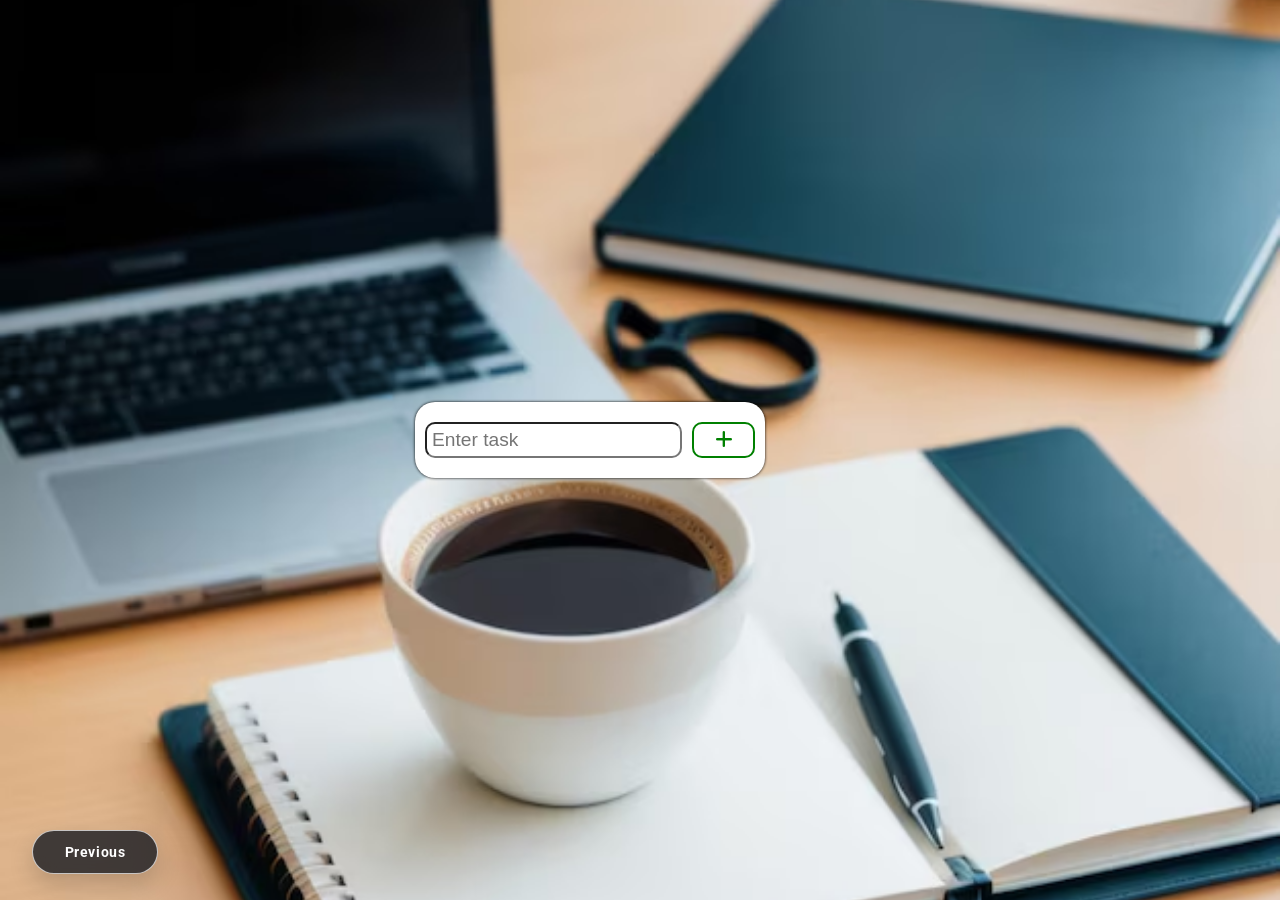
==== index.html @ c14cda4a "Initial Commit" ====
<!DOCTYPE html>
<html lang="en">
<head>
    <meta charset="UTF-8">
    <meta name="viewport" content="width=device-width, initial-scale=1.0">
    <title>To-Do List</title>
    <!-- Global font -->
    <link rel="preconnect" href="https://fonts.googleapis.com">
    <link rel="preconnect" href="https://fonts.gstatic.com" crossorigin>
    <link href="https://fonts.googleapis.com/css2?family=Roboto:ital,wght@0,100..900;1,100..900&display=swap" rel="stylesheet">
    <!-- Stylesheet -->
    <link rel="stylesheet" href="style.css">
    <!-- FontAwesome Link -->
    <link rel="stylesheet" href="https://cdnjs.cloudflare.com/ajax/libs/font-awesome/6.4.0/css/all.min.css">

</head>
<body class="todo-page">
    <div class="container">
        <div id="add-task-container">
            <input type="text" id="input-task" placeholder="Enter task">
            <button id="add-task"><i class="fa-solid fa-plus"></i></button>
        </div>

        <div id="task-container"></div>
    </div>
    <nav class="project-nav project-nav--previous-only" aria-label="Project navigation">
        <a href="stopwatch.html">Previous</a>
    </nav>

    <!-- SCRIPTS -->
    <script src = "oba.js"></script>
</body>
</html>
---- style.css ----
* {
    margin: 0;
    padding: 0;
    box-sizing: border-box;
    font-family: 'Lato', sans-serif;
}

/* Project 1: Quote Generator */
.quote-page {
    display: flex;
    flex-direction: column;
    align-items: center;
    justify-content: center;
    height: 100vh;
    text-align: center;
    background: url('./Image/backround.jpg') no-repeat center center / cover;
}

.quote-page .container {
    width: 550px;
    height: 450px;
}

.quote-page .header {
    font-size: 1.2rem;
    border: 2px solid #fff;
    color: #fff;
    background-color: #262626;
    padding: 5px;
    width: 80%;
    margin: 20px auto;
    border-radius: 5px;
}

.quote-page .main-content {
    width: 100%;
    height: 300px;
    background-color: #fff;
    border-radius: 15px;
    padding: 50px 40px;
    box-shadow: 0 0 10px;
}

.quote-page .main-content .text-area {
    font-size: 1.5rem;
    line-height: 1.5;
}

.quote-page .main-content .person {
    font-size: 1.6rem;
    color: red;
    text-transform: uppercase;
    margin-top: 20px;
}

.quote-page .button-area button {
    background-color: #262626;
    color: #fff;
    font-size: 1.3rem;
    padding: 10px 15px;
    margin-top: 20px;
    border-radius: 5px;
}

.quote-page .button-area button:hover {
    background-color: lightgray;
}

/* Project 2: Modal */
.modal-page {
    background: url('./Image/misty-background.webp') no-repeat center center / cover;
    height: 100vh;
    position: relative;
}

#open-btn {
    position: absolute;
    top: 70%;
    left: 10%;
    width: 350px;
    height: 80px;
    font-size: 2rem;
    background: transparent;
    color: white;
    border: 2px solid white;
    border-radius: 10px;
    padding: 5px;
    box-shadow: 0 0 5px black;
    transition: 1s;
}

#open-btn:hover {
    background: #fff;
    color: black;
    cursor: pointer;
}

#modal {
    background-color: #fff;
    position: absolute;
    top: 50%;
    left: 50%;
    transform: translate(-50%, -50%);
    width: 200px;
    height: 100px;
    padding: 10px 20px;
    border-radius: 5px;
    font-size: 1.5rem;
    display: flex;
    justify-content: space-between;
    align-items: center;
    animation: animatemodal 0.4s;
}

#close-btn {
    font-size: 3rem;
}

#close-btn:hover {
    cursor: pointer;
    color: red;
}

#modal-container {
    position: fixed;
    top: 0;
    left: 0;
    width: 100%;
    height: 100%;
    z-index: 1;
    display: none;
    background-color: rgba(0, 0, 0, 0.2);
}

@keyframes animatemodal {
    from {
        top: -300px;
        opacity: 0;
    }
    to {
        top: 50%;
        opacity: 1;
    }
}

/* Project 3: FAQ Accordion */
.accordion-page {
    background: url('./Image/large-pile-blue-question-marks-are-shown-large-group-blue-question-marks_1295671-34237.avif') center center / cover no-repeat;
    height: 100vh;
    display: flex;
    justify-content: center;
    align-items: center;
}

.accordion {
    width: 60%;
    background-color: #fff;
    border-radius: 30px;
    box-shadow: 0 0 10px rgba(0, 0, 0, 0.1);
    padding: 30px;
}

.questions {
    margin-bottom: 10px;
    font-size: 1.7rem;
    text-align: center;
}

.content-container {
    margin-top: 10px;
}

.heading {
    font-size: 1.3rem;
    font-weight: 600;
    padding: 20px 0;
    cursor: pointer;
    border-bottom: 1px solid black;
    position: relative;
}

.content {
    padding-top: 10px;
    font-size: 1.1rem;
    line-height: 1.5;
    height: 0;
    overflow: hidden;
    transition: height 1s ease;
}

.heading::after {
    content: '+';
    position: absolute;
    right: -5px;
}

.content-container.active .content {
    height: 150px;
}

.content-container.active .heading {
    font-size: 1.2rem;
    transition: 0.3s;
}

.content-container.active .heading::after {
    content: '-';
    font-size: 2rem;
    transition: 0.3s;
}

/* Project 4: Stopwatch */
.stopwatch-page {
    height: 100vh;
    background: url('./Image/OIP.webp') center center / cover no-repeat;
    display: flex;
    justify-content: center;
    align-items: center;
}

.stopwatch-page .container {
    width: 60%;
    height: 250px;
    background-color: #fff;
    border-radius: 30px;
    box-shadow: 0 0 3px;
}

#timer {
    width: 100%;
    font-size: 3rem;
    text-align: center;
    margin: 0 auto;
    padding: 35px;
}

.buttons {
    text-align: center;
}

.stopwatch-page .buttons button {
    margin: 0 10px;
    border: none;
}

.stopwatch-page .buttons button i {
    font-size: 2rem;
    color: #fff;
    padding: 10px;
    width: 50px;
}

#play {
    background-color: green;
}

#pause {
    background-color: orange;
}

#reset {
    background-color: red;
}

/* Project 5: To-Do List */
.todo-page {
    height: 100vh;
    background: url('./Image/coffee table.avif') no-repeat center center / cover;
    display: flex;
    justify-content: center;
    align-items: center;
}

.todo-page .container {
    width: min(90%, 450px);
}

#add-task-container {
    width: 350px;
    max-width: 100%;
    padding: 20px 10px;
    background: #fff;
    border-radius: 20px;
    box-shadow: 0 0 3px;
    display: flex;
    margin-bottom: 20px;
}

.todo-page input {
    flex: 5;
    margin-right: 10px;
    border-radius: 10px;
    font-size: 1.2rem;
    padding: 5px;
}

#add-task {
    flex: 1;
    font-size: 1.2rem;
    padding: 5px;
    background-color: #fff;
    color: green;
    border: 2px solid green;
    border-radius: 10px;
}

#add-task:hover {
    background-color: green;
    color: #fff;
    cursor: pointer;
}

.task {
    width: 100%;
    background-color: #fff;
    margin-bottom: 5px;
    padding: 5px;
    border-radius: 10px;
    box-shadow: 0 0 3px;
    display: flex;
    justify-content: space-between;
}

.task li {
    list-style: none;
    font-size: 1.3rem;
    padding: 5px;
    flex: 4;
    margin: 10px;
}

.task button {
    flex: 1;
    border-radius: 10px;
    background-color: #fff;
    cursor: pointer;
}

.task .checkTask {
    color: orange;
    margin-right: 5px;
    border: 2px solid orange;
    font-size: 1.5rem;
}

.task .checkTask:hover {
    background-color: orange;
    color: #fff;
}

.task .deleteTask {
    color: red;
    margin-right: 5px;
    border: 2px solid red;
    font-size: 1.3rem;
}

.task .deleteTask:hover {
    background-color: red;
    color: #fff;
}

/* Shared project navigation */
.project-nav {
    position: fixed;
    right: 32px;
    bottom: 26px;
    left: 32px;
    z-index: 5;
    display: flex;
    justify-content: space-between;
    pointer-events: none;
}

.project-nav a {
    min-width: 126px;
    padding: 13px 20px;
    border: 1px solid rgba(255, 255, 255, 0.7);
    border-radius: 999px;
    background: rgba(20, 24, 31, 0.78);
    color: #fff;
    font-family: 'Roboto', sans-serif;
    font-size: 0.85rem;
    font-weight: 700;
    letter-spacing: 0.04em;
    text-align: center;
    text-decoration: none;
    backdrop-filter: blur(12px);
    box-shadow: 0 10px 25px rgba(0, 0, 0, 0.18);
    pointer-events: auto;
    transition: transform 0.25s ease, background-color 0.25s ease, box-shadow 0.25s ease;
}

.project-nav a:hover,
.project-nav a:focus-visible {
    background: #fff;
    color: #17202a;
    outline: none;
    transform: translateY(-4px);
    box-shadow: 0 14px 30px rgba(0, 0, 0, 0.25);
}

/* Welcome page */
.welcome-page {
    position: relative;
    min-height: 100vh;
    overflow: hidden;
    display: grid;
    place-items: center;
    padding: 32px;
    color: #f8f4ec;
    background: #152a2b;
    font-family: 'DM Sans', sans-serif;
}

.welcome-page::before {
    position: absolute;
    inset: 0;
    background: linear-gradient(125deg, rgba(17, 38, 38, 0.98) 15%, rgba(17, 38, 38, 0.72) 55%, rgba(198, 104, 64, 0.64)), radial-gradient(circle at 80% 20%, #d88b58 0, transparent 32%);
    content: '';
}

.welcome-page::after {
    position: absolute;
    inset: 0;
    opacity: 0.22;
    background-image: linear-gradient(rgba(255, 255, 255, 0.1) 1px, transparent 1px), linear-gradient(90deg, rgba(255, 255, 255, 0.1) 1px, transparent 1px);
    background-size: 48px 48px;
    content: '';
    mask-image: linear-gradient(to bottom right, black, transparent 75%);
}

.welcome-card {
    position: relative;
    z-index: 1;
    width: min(100%, 820px);
    padding: clamp(32px, 7vw, 78px);
    border: 1px solid rgba(255, 255, 255, 0.24);
    border-radius: 28px;
    background: rgba(13, 31, 32, 0.48);
    box-shadow: 0 30px 90px rgba(0, 0, 0, 0.28);
    backdrop-filter: blur(14px);
    animation: welcome-rise 0.9s cubic-bezier(0.2, 0.8, 0.2, 1) both;
}

.welcome-eyebrow {
    display: flex;
    align-items: center;
    gap: 10px;
    color: #f1b18a;
    font-size: 0.78rem;
    font-weight: 700;
    letter-spacing: 0.16em;
    text-transform: uppercase;
    animation: welcome-fade 0.7s 0.15s both;
}

.welcome-eyebrow span {
    width: 34px;
    height: 2px;
    background: #f1b18a;
}

.welcome-card h1 {
    max-width: 700px;
    margin: 24px 0 20px;
    color: #fffaf1;
    font-family: 'Space Grotesk', sans-serif;
    font-size: clamp(2.8rem, 7vw, 6.5rem);
    line-height: 0.98;
    letter-spacing: -0.04em;
    animation: welcome-fade 0.7s 0.28s both;
}

.welcome-card h1 em {
    color: #f0a67d;
    font-style: normal;
}

.welcome-intro {
    max-width: 560px;
    color: rgba(248, 244, 236, 0.78);
    font-size: 1.08rem;
    line-height: 1.7;
    animation: welcome-fade 0.7s 0.4s both;
}

.welcome-continue {
    display: inline-flex;
    align-items: center;
    gap: 24px;
    margin-top: 34px;
    padding: 16px 18px 16px 24px;
    border-radius: 999px;
    background: #f4b08a;
    color: #172a2b;
    font-weight: 700;
    text-decoration: none;
    box-shadow: 0 14px 30px rgba(240, 166, 125, 0.22);
    animation: welcome-fade 0.7s 0.52s both;
    transition: gap 0.3s ease, transform 0.3s ease, box-shadow 0.3s ease;
}

.welcome-continue:hover,
.welcome-continue:focus-visible {
    gap: 32px;
    outline: none;
    transform: translateY(-4px);
    box-shadow: 0 18px 34px rgba(240, 166, 125, 0.38);
}

.welcome-arrow {
    display: grid;
    width: 34px;
    height: 34px;
    place-items: center;
    border-radius: 50%;
    background: #172a2b;
    color: #fff;
    font-size: 1.3rem;
}

.project-preview {
    display: flex;
    flex-wrap: wrap;
    gap: 10px 22px;
    margin-top: 54px;
    color: rgba(248, 244, 236, 0.55);
    font-size: 0.75rem;
    font-weight: 700;
    letter-spacing: 0.08em;
    text-transform: uppercase;
    animation: welcome-fade 0.7s 0.64s both;
}

.welcome-orbit {
    position: absolute;
    z-index: 0;
    border: 1px solid rgba(255, 255, 255, 0.18);
    border-radius: 50%;
    animation: orbit-drift 12s ease-in-out infinite alternate;
}

.welcome-orbit--one {
    top: -18vw;
    right: -8vw;
    width: 52vw;
    height: 52vw;
}

.welcome-orbit--two {
    bottom: -30vw;
    left: -14vw;
    width: 58vw;
    height: 58vw;
    animation-delay: -4s;
}

@keyframes welcome-rise {
    from { opacity: 0; transform: translateY(28px) scale(0.98); }
    to { opacity: 1; transform: translateY(0) scale(1); }
}

@keyframes welcome-fade {
    from { opacity: 0; transform: translateY(12px); }
    to { opacity: 1; transform: translateY(0); }
}

@keyframes orbit-drift {
    from { transform: rotate(-8deg) scale(1); }
    to { transform: rotate(8deg) scale(1.08); }
}

@media (max-width: 600px) {
    .project-nav {
        right: 16px;
        bottom: 16px;
        left: 16px;
    }

    .project-nav a {
        min-width: 108px;
        padding: 11px 14px;
    }

    .welcome-page {
        padding: 18px;
    }

    .welcome-card {
        padding: 32px 24px;
        border-radius: 22px;
    }

    .welcome-card h1 {
        font-size: clamp(2.6rem, 13vw, 4.5rem);
    }

    .welcome-intro {
        font-size: 0.98rem;
    }
}
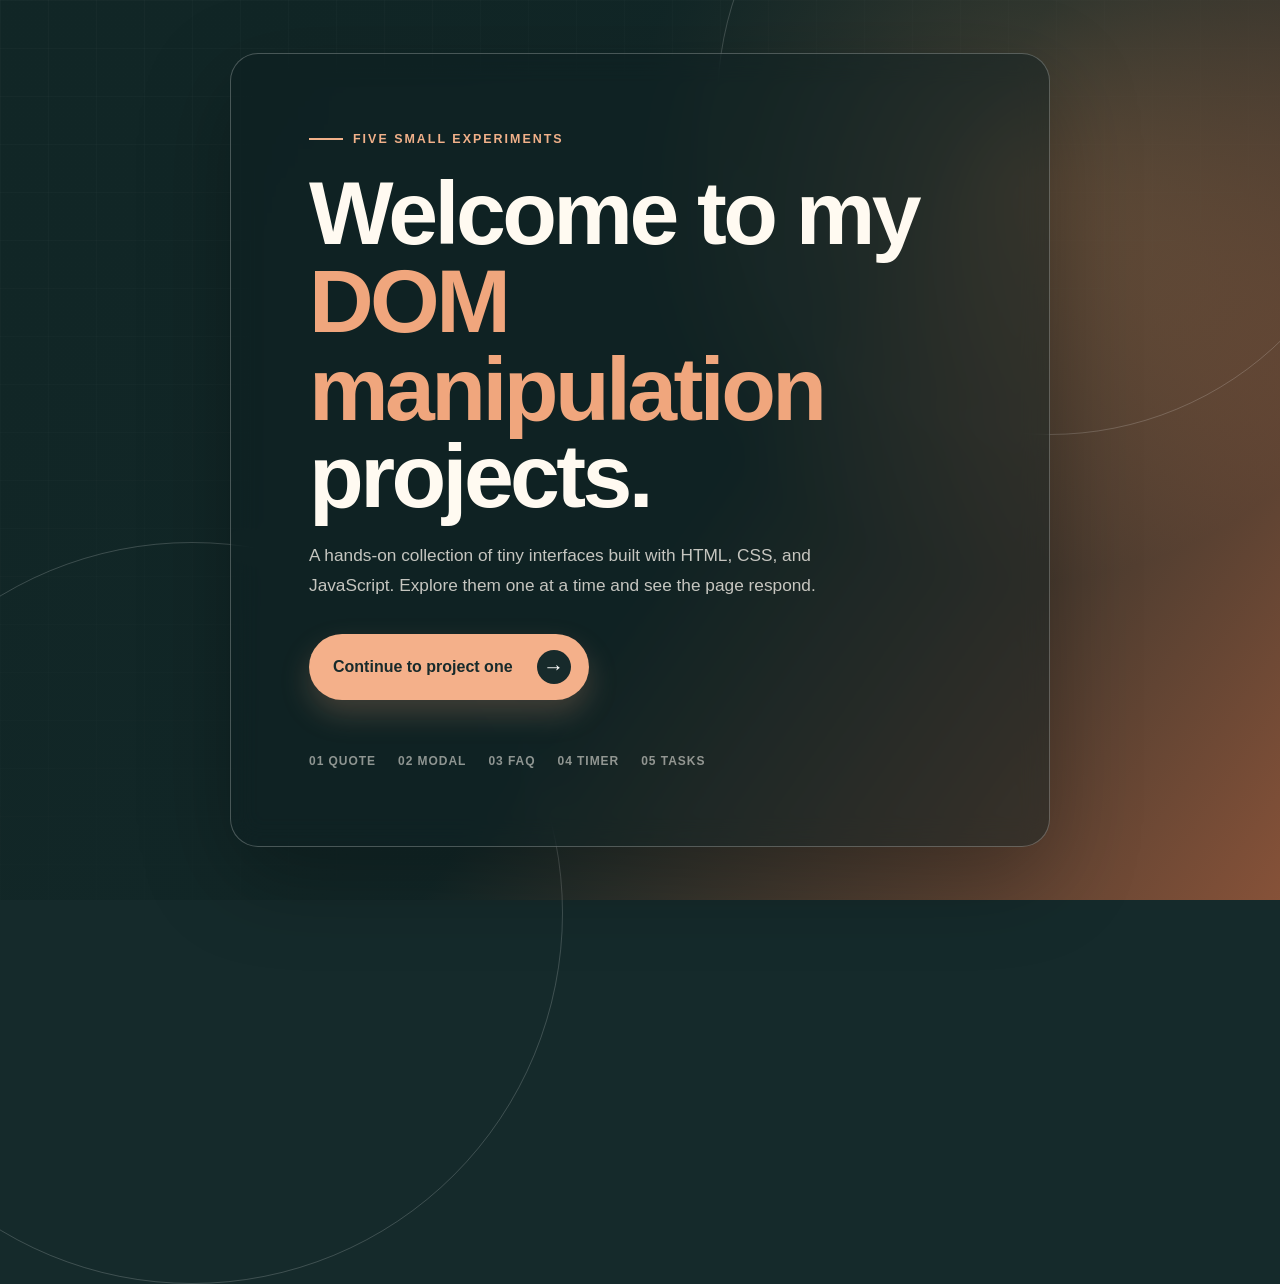
==== commit cd082d2e: "I made a few changes in the accordion" ====
--- a/index.html
+++ b/index.html
@@ -3,31 +3,30 @@
 <head>
     <meta charset="UTF-8">
     <meta name="viewport" content="width=device-width, initial-scale=1.0">
-    <title>To-Do List</title>
-    <!-- Global font -->
+    <title>DOM Manipulation Projects</title>
     <link rel="preconnect" href="https://fonts.googleapis.com">
     <link rel="preconnect" href="https://fonts.gstatic.com" crossorigin>
-    <link href="https://fonts.googleapis.com/css2?family=Roboto:ital,wght@0,100..900;1,100..900&display=swap" rel="stylesheet">
-    <!-- Stylesheet -->
+    <link href="https://fonts.googleapis.com/css2?family=DM+Sans:wght@400;500;600;700&family=Space+Grotesk:wght@500;600;700&display=swap" rel="stylesheet">
     <link rel="stylesheet" href="style.css">
-    <!-- FontAwesome Link -->
-    <link rel="stylesheet" href="https://cdnjs.cloudflare.com/ajax/libs/font-awesome/6.4.0/css/all.min.css">
-
 </head>
-<body class="todo-page">
-    <div class="container">
-        <div id="add-task-container">
-            <input type="text" id="input-task" placeholder="Enter task">
-            <button id="add-task"><i class="fa-solid fa-plus"></i></button>
+<body class="welcome-page">
+    <main class="welcome-card">
+        <div class="welcome-eyebrow"><span></span> Five small experiments</div>
+        <h1>Welcome to my <em>DOM manipulation</em> projects.</h1>
+        <p class="welcome-intro">A hands-on collection of tiny interfaces built with HTML, CSS, and JavaScript. Explore them one at a time and see the page respond.</p>
+        <a class="welcome-continue" href="quote-generator.html">
+            <span>Continue to project one</span>
+            <span class="welcome-arrow" aria-hidden="true">&#8594;</span>
+        </a>
+        <div class="project-preview" aria-label="Projects included">
+            <span>01 Quote</span>
+            <span>02 Modal</span>
+            <span>03 FAQ</span>
+            <span>04 Timer</span>
+            <span>05 Tasks</span>
         </div>
-
-        <div id="task-container"></div>
-    </div>
-    <nav class="project-nav project-nav--previous-only" aria-label="Project navigation">
-        <a href="stopwatch.html">Previous</a>
-    </nav>
-
-    <!-- SCRIPTS -->
-    <script src = "oba.js"></script>
+    </main>
+    <div class="welcome-orbit welcome-orbit--one" aria-hidden="true"></div>
+    <div class="welcome-orbit welcome-orbit--two" aria-hidden="true"></div>
 </body>
-</html>+</html>
--- a/style.css
+++ b/style.css
@@ -157,30 +157,30 @@
     background-color: #fff;
     border-radius: 30px;
     box-shadow: 0 0 10px rgba(0, 0, 0, 0.1);
-    padding: 30px;
+    padding: 24px;
 }
 
 .questions {
-    margin-bottom: 10px;
+    margin: 0 0 8px;
     font-size: 1.7rem;
     text-align: center;
 }
 
 .content-container {
-    margin-top: 10px;
+    margin-top: 8px;
 }
 
 .heading {
     font-size: 1.3rem;
     font-weight: 600;
-    padding: 20px 0;
+    padding: 16px 0;
     cursor: pointer;
     border-bottom: 1px solid black;
     position: relative;
 }
 
 .content {
-    padding-top: 10px;
+    padding-top: 8px;
     font-size: 1.1rem;
     line-height: 1.5;
     height: 0;
@@ -195,7 +195,7 @@
 }
 
 .content-container.active .content {
-    height: 150px;
+    height: 100px;
 }
 
 .content-container.active .heading {
